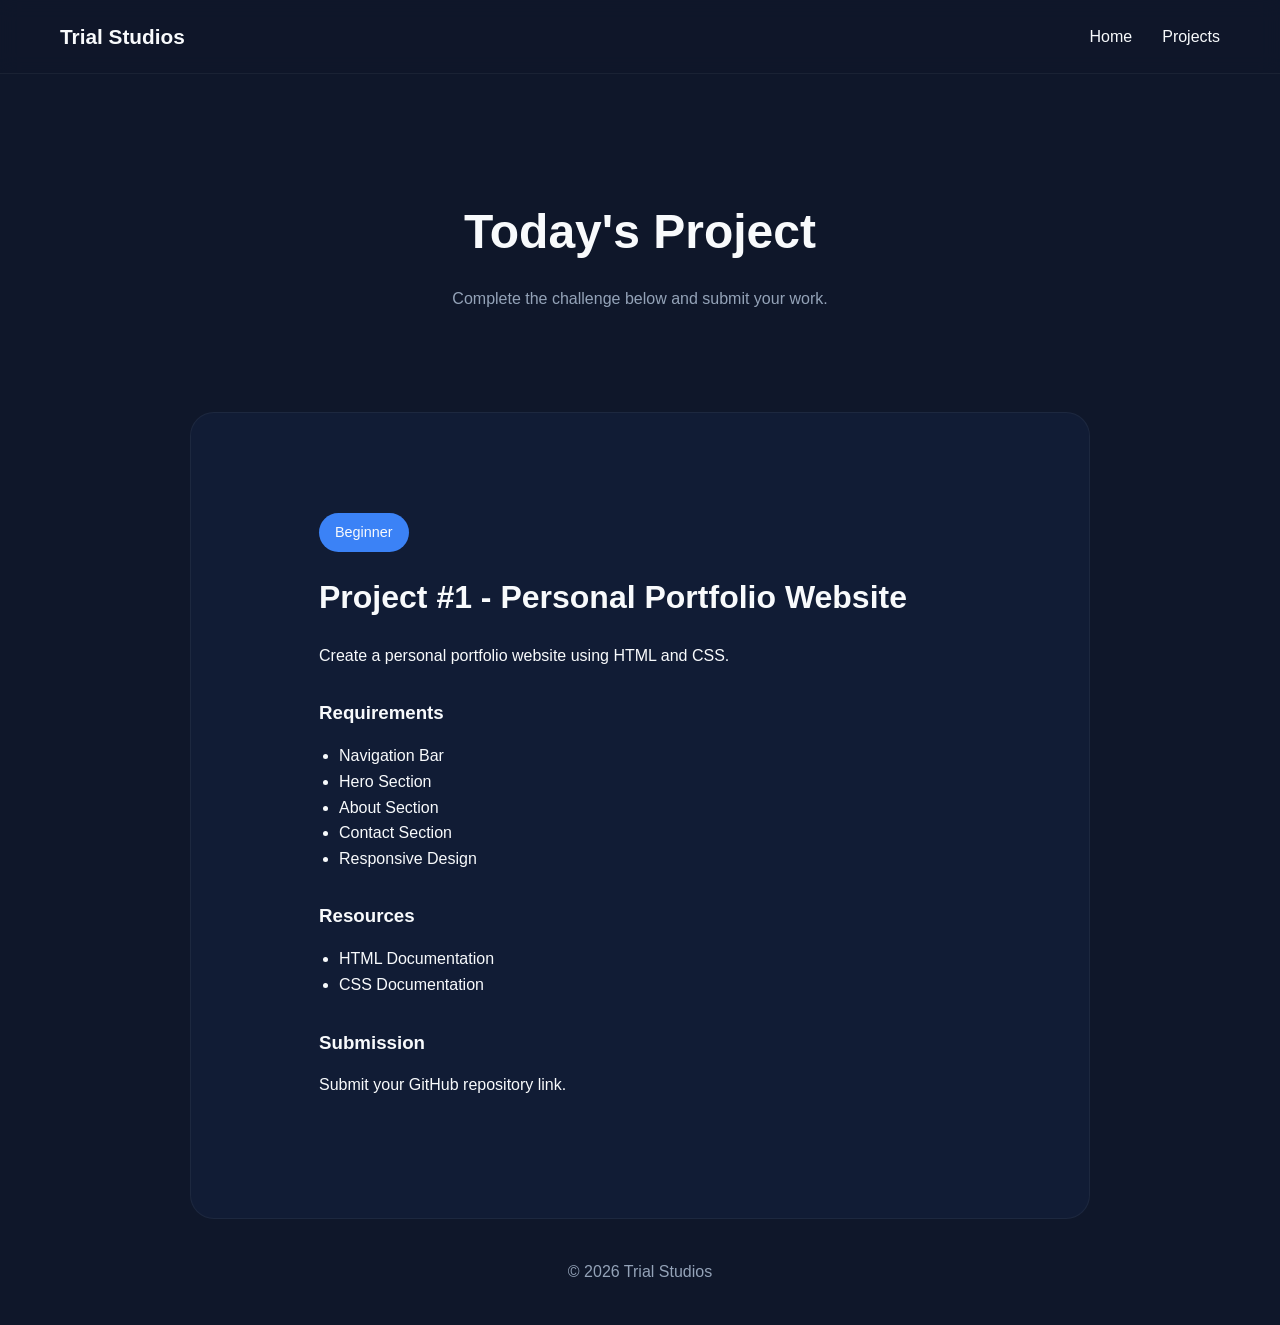
==== projects.html @ 16dd61e5 "Initial Trial Studios website" ====
<!DOCTYPE html>
<html lang="en">
<head>
    <meta charset="UTF-8">
    <meta name="viewport" content="width=device-width, initial-scale=1.0">
    <title>Projects | Trial Studios</title>
    <meta name="description" content="Trial Studios - Building games, software, animation and creative projects.">
    <link rel="icon" href="assets/logo.png">

    <link rel="stylesheet" href="style.css">
</head>
<body>

<header>
    <nav>
        <h2>Trial Studios</h2>

        <ul>
            <li><a href="index.html">Home</a></li>
            <li><a href="projects.html">Projects</a></li>
        </ul>
    </nav>
</header>

<main>

    <section id="project-hero">
        <h1>Today's Project</h1>

        <p>
            Complete the challenge below and submit your work.
        </p>
    </section>

    <section id="project-card">

        <span class="project-tag">
            Beginner
        </span>

        <h2>
            Project #1 - Personal Portfolio Website
        </h2>

        <p>
            Create a personal portfolio website using
            HTML and CSS.
        </p>

        <h3>Requirements</h3>

        <ul>
            <li>Navigation Bar</li>
            <li>Hero Section</li>
            <li>About Section</li>
            <li>Contact Section</li>
            <li>Responsive Design</li>
        </ul>

        <h3>Resources</h3>

        <ul>
            <li>
                HTML Documentation
            </li>

            <li>
                CSS Documentation
            </li>
        </ul>

        <h3>Submission</h3>

        <p>
            Submit your GitHub repository link.
        </p>

    </section>

</main>

<footer>
    <p>© 2026 Trial Studios</p>
</footer>

</body>
</html>
---- style.css ----
*{
    margin:0;
    padding:0;
    box-sizing:border-box;
}

html{
    scroll-behavior:smooth;
}

body{
    font-family:'Inter',sans-serif;
    background:#0f172a;
    color:#f8fafc;
    line-height:1.6;
}

section{
    padding:100px 10%;
}

a{
    text-decoration:none;
    color:inherit;
}

ul{
    list-style:none;
}

/*********
Navigation
**********/ 

header{
    position:sticky;
    top:0;
    backdrop-filter:blur(10px);
    background:rgba(15,23,42,0.8);
    border-bottom:1px solid rgba(255,255,255,0.05);
}

nav{
    max-width:1200px;
    margin:auto;

    display:flex;
    justify-content:space-between;
    align-items:center;

    padding:20px;
}

nav h2{
    font-size:1.3rem;
    font-weight:700;
}

nav ul{
    display:flex;
    gap:30px;
}

nav a{
    transition:.3s;
}

nav a:hover{
    color:#3b82f6;
}

/**********
Hero Section
**********/

#hero{
    min-height:90vh;

    display:flex;
    flex-direction:column;
    justify-content:center;
    align-items:center;

    text-align:center;
}

#hero h1{
    font-size:clamp(2.5rem,6vw,5rem);
    max-width:900px;

    line-height:1.1;

    margin-bottom:25px;
}

#hero p{
    max-width:700px;

    color:#94a3b8;

    font-size:1.2rem;

    margin-bottom:40px;
}

.hero-btn{
    background:#3b82f6;
    color:white;

    padding:15px 35px;

    border-radius:12px;

    font-weight:600;

    transition:.3s;
}

.hero-btn:hover{
    transform:translateY(-3px);
}

/***************
Section Contents
***************/

section h2{
    font-size:2rem;

    margin-bottom:25px;
}

#about,
#initiative,
#build,
#contact{
    max-width:1000px;
    margin:auto;
}

#about,
#initiative{
    background:#111c35;

    border:1px solid rgba(255,255,255,0.05);

    border-radius:20px;

    margin-bottom:40px;
}

/**********
Build List
**********/

#build ul{
    display:grid;

    grid-template-columns:
        repeat(auto-fit,minmax(200px,1fr));

    gap:20px;
}

#build li{
    background:#111c35;

    padding:25px;

    border-radius:16px;

    text-align:center;
}

/******
Footer
******/

footer{
    text-align:center;

    padding:40px;

    color:#94a3b8;
}

#project-hero{
    text-align:center;
    padding-top:120px;
}

#project-hero h1{
    font-size:3rem;
    margin-bottom:15px;
}

#project-hero p{
    color:#94a3b8;
}

/**************
Project Content
**************/

#project-card{
    max-width:900px;

    margin:auto;

    background:#111c35;

    border-radius:24px;

    border:1px solid rgba(255,255,255,0.05);
}

.project-tag{
    display:inline-block;

    background:#3b82f6;

    padding:8px 16px;

    border-radius:999px;

    font-size:.9rem;

    margin-bottom:20px;
}

/******
Spacing
******/

#project-card h2{
    margin-bottom:20px;
}

#project-card p{
    margin-bottom:20px;
}

#project-card h3{
    margin-top:30px;
    margin-bottom:15px;
}

/****
Lists
****/

#project-card ul{
    margin-left:20px;
    margin-bottom:20px;

    list-style:disc;
}
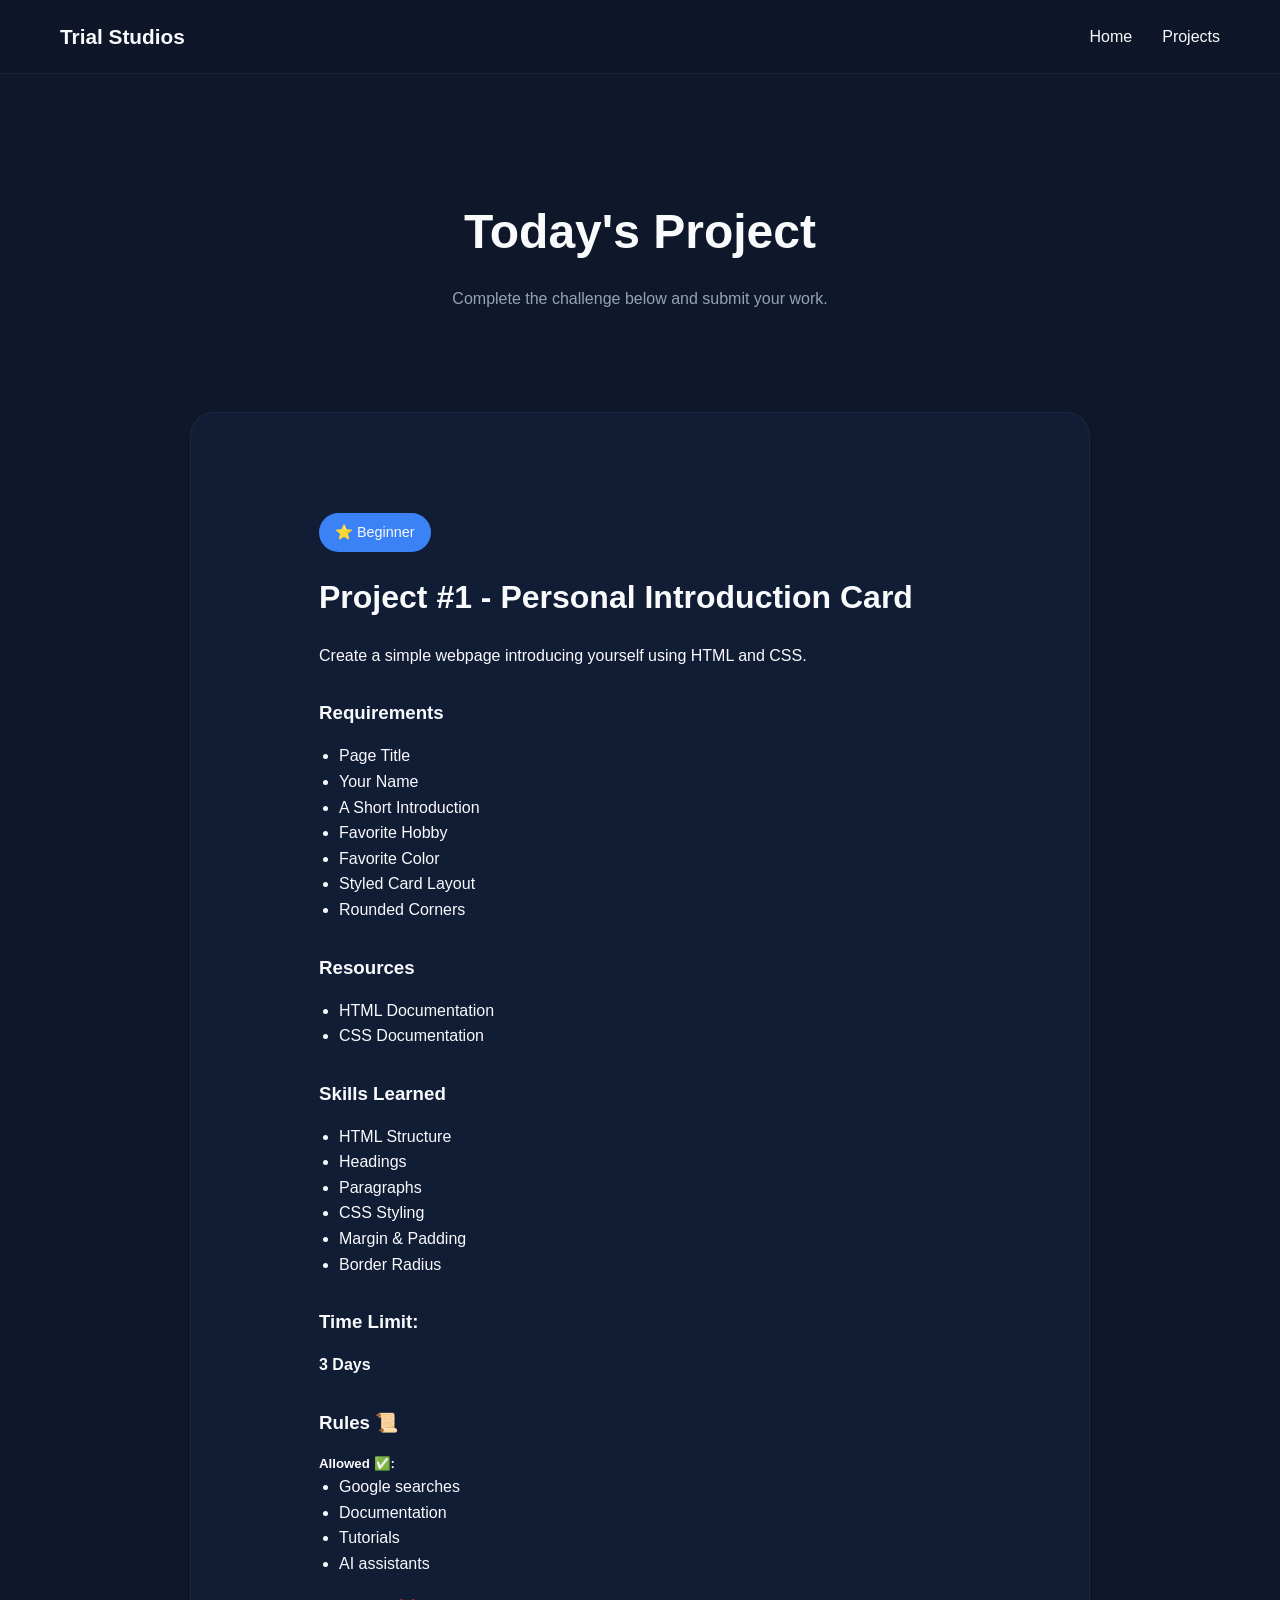
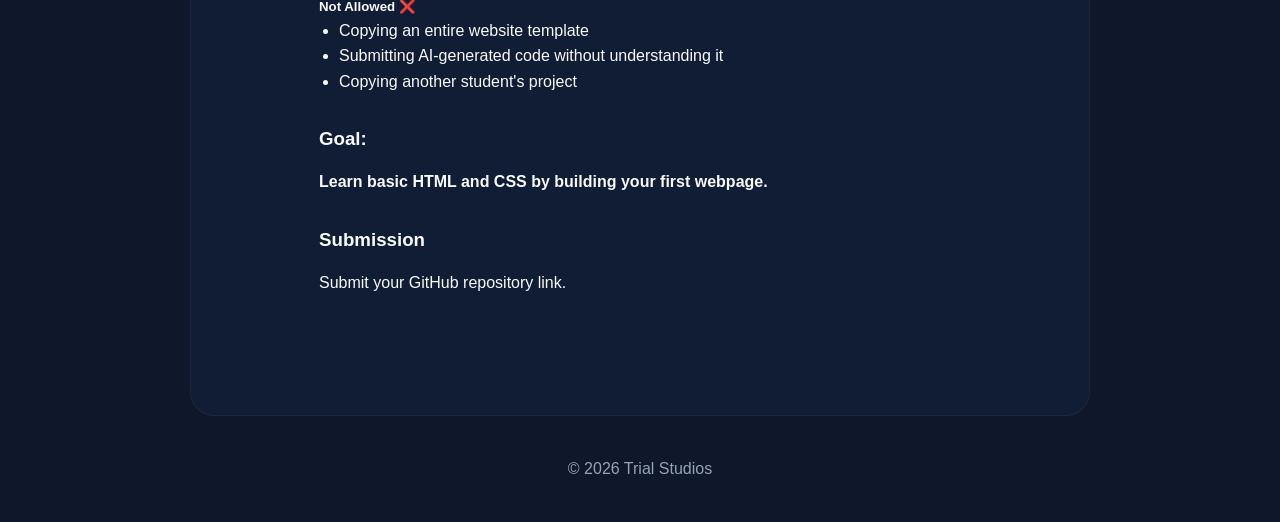
==== commit 80645950: "Daily Tasks Update" ====
--- a/projects.html
+++ b/projects.html
@@ -35,26 +35,27 @@
     <section id="project-card">
 
         <span class="project-tag">
-            Beginner
+            ⭐ Beginner
         </span>
 
         <h2>
-            Project #1 - Personal Portfolio Website
+            Project #1 - Personal Introduction Card
         </h2>
 
         <p>
-            Create a personal portfolio website using
-            HTML and CSS.
+            Create a simple webpage introducing yourself using HTML and CSS.
         </p>
 
         <h3>Requirements</h3>
 
         <ul>
-            <li>Navigation Bar</li>
-            <li>Hero Section</li>
-            <li>About Section</li>
-            <li>Contact Section</li>
-            <li>Responsive Design</li>
+            <li>Page Title</li>
+            <li>Your Name</li>
+            <li>A Short Introduction</li>
+            <li>Favorite Hobby</li>
+            <li>Favorite Color</li>
+            <li>Styled Card Layout</li>
+            <li>Rounded Corners</li>
         </ul>
 
         <h3>Resources</h3>
@@ -68,6 +69,44 @@
                 CSS Documentation
             </li>
         </ul>
+
+        <h3>Skills Learned</h3>
+
+        <ul>
+            <li>HTML Structure</li>
+            <li>Headings</li>
+            <li>Paragraphs</li>
+            <li>CSS Styling</li>
+            <li>Margin & Padding</li>
+            <li>Border Radius</li>
+        </ul>
+
+        <h3>Time Limit:</h3>
+
+        <h4>3 Days</h4>
+
+        <h3>Rules 📜</h3>
+
+        <h5>Allowed ✅:</h5>
+
+        <ul>
+            <li>Google searches</li>
+            <li>Documentation</li>
+            <li>Tutorials</li>
+            <li>AI assistants</li>
+        </ul>
+
+        <h5>Not Allowed ❌</h5>
+
+        <ul>
+            <li>Copying an entire website template</li>
+            <li>Submitting AI-generated code without understanding it</li>
+            <li>Copying another student's project</li>
+        </ul>
+
+        <h3>Goal:</h3>
+
+        <h4>Learn basic HTML and CSS by building your first webpage.</h4>
 
         <h3>Submission</h3>
 
